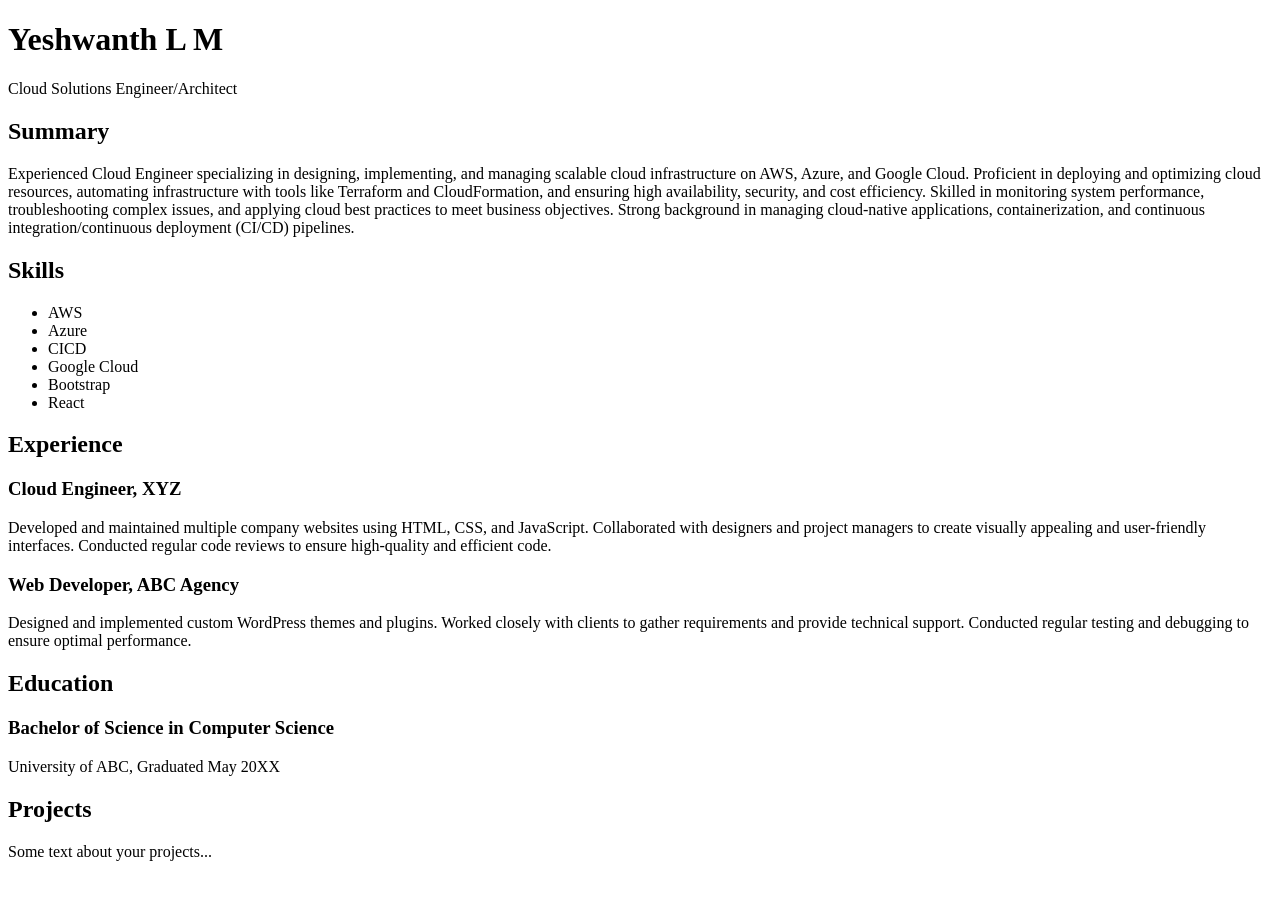
==== module-1-ec2/index.html @ 259b95ae "Add index.html for resume webpage" ====
<!DOCTYPE html>
<html>
<head>
	<title>Resume</title>
	<link rel="stylesheet" type="text/css" href="style.css">
</head>
<body>
	<div class="container">
		<header>
			<h1>Yeshwanth L M</h1>
			<p>Cloud Solutions Engineer/Architect</p>
		</header>
		<section>
			<h2>Summary</h2>
			<p>Experienced Cloud Engineer specializing in designing, implementing, and managing scalable cloud infrastructure on AWS, Azure, and Google Cloud. Proficient in deploying and optimizing cloud resources, automating infrastructure with tools like Terraform and CloudFormation, and ensuring high availability, security, and cost efficiency. Skilled in monitoring system performance, troubleshooting complex issues, and applying cloud best practices to meet business objectives. Strong background in managing cloud-native applications, containerization, and continuous integration/continuous deployment (CI/CD) pipelines.</p>
		</section>
		<section>
			<h2>Skills</h2>
			<ul>
				<li>AWS</li>
				<li>Azure</li>
				<li>CICD</li>
				<li>Google Cloud</li>
				<li>Bootstrap</li>
				<li>React</li>
			</ul>
		</section>
		<section>
			<h2>Experience</h2>
			<h3>Cloud Engineer, XYZ</h3>
			<p>Developed and maintained multiple company websites using HTML, CSS, and JavaScript. Collaborated with designers and project managers to create visually appealing and user-friendly interfaces. Conducted regular code reviews to ensure high-quality and efficient code.</p>
			<h3>Web Developer, ABC Agency</h3>
			<p>Designed and implemented custom WordPress themes and plugins. Worked closely with clients to gather requirements and provide technical support. Conducted regular testing and debugging to ensure optimal performance.</p>
		</section>
		<section>
			<h2>Education</h2>
			<h3>Bachelor of Science in Computer Science</h3>
			<p>University of ABC, Graduated May 20XX</p>
		</section>
		<section id="projects">
			<h2>Projects</h2>
			<p>Some text about your projects...</p>
		</section>
	</div>
</body>
</html>
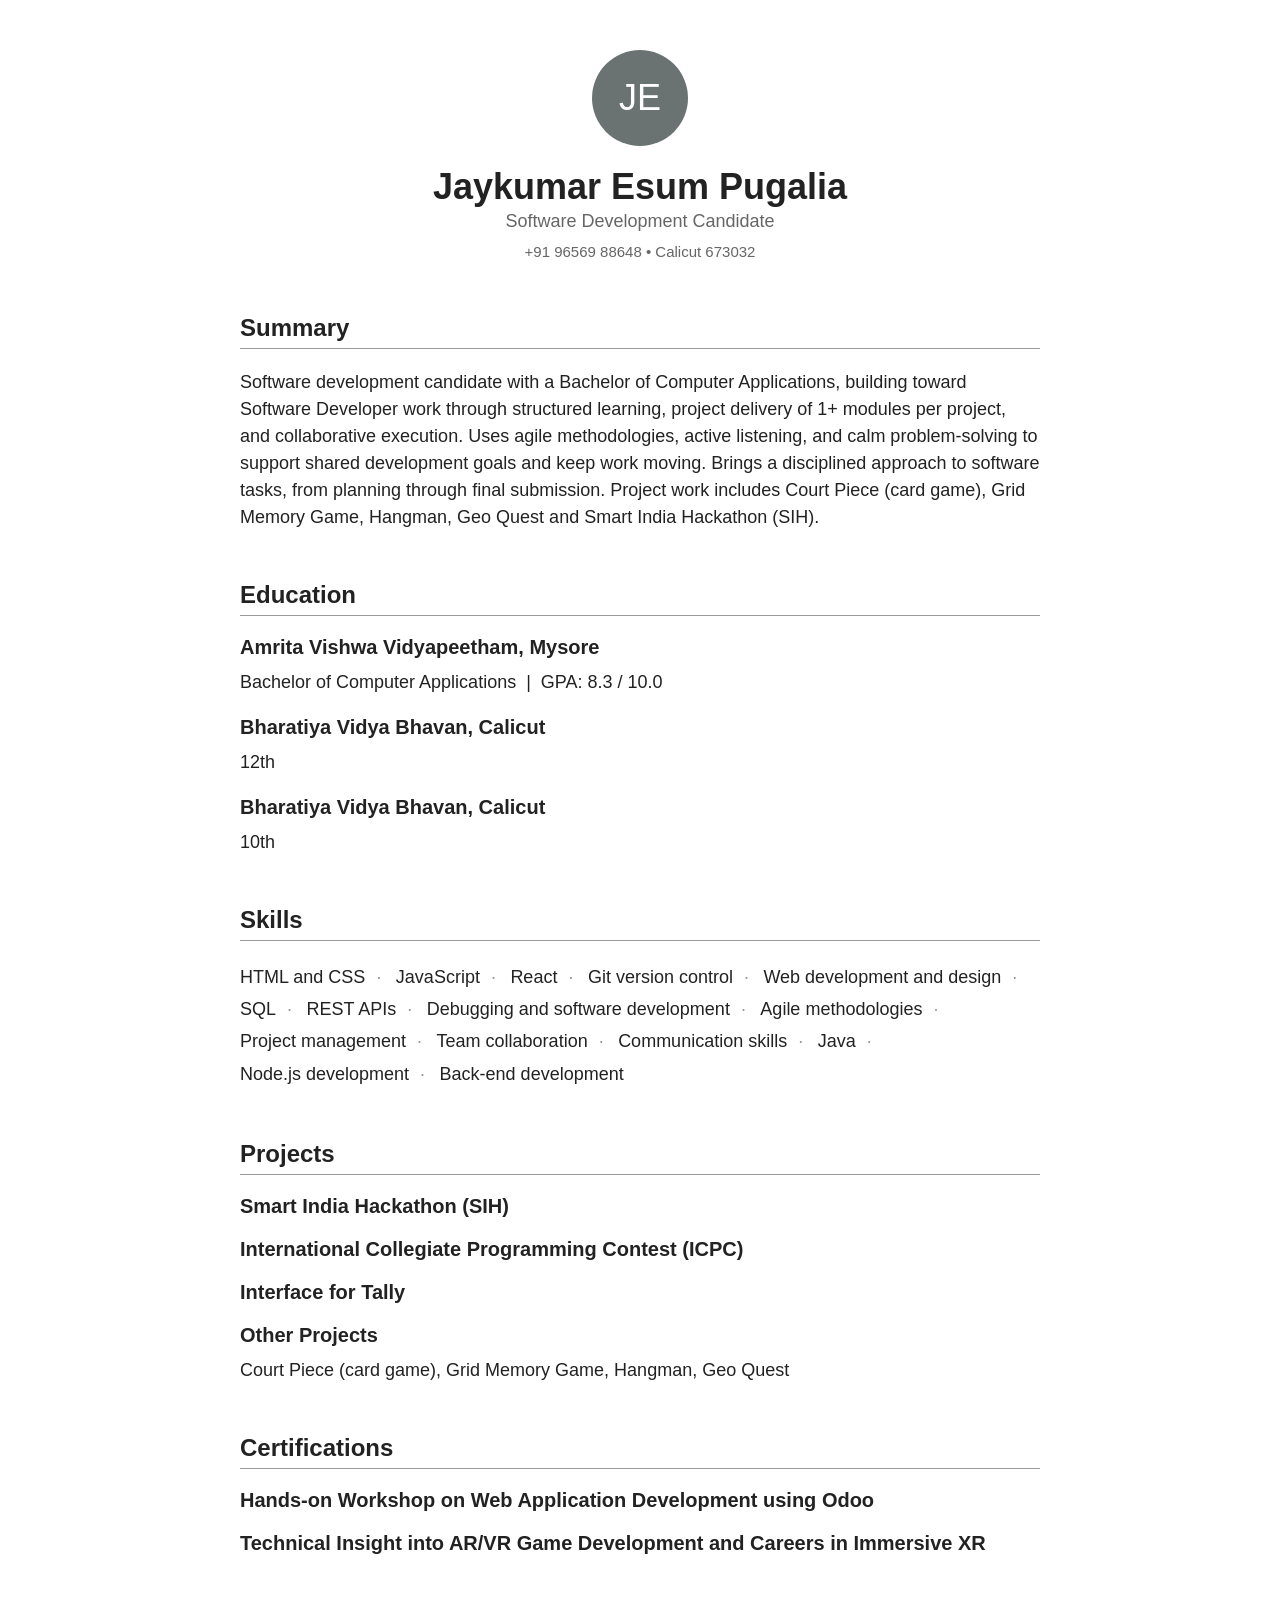
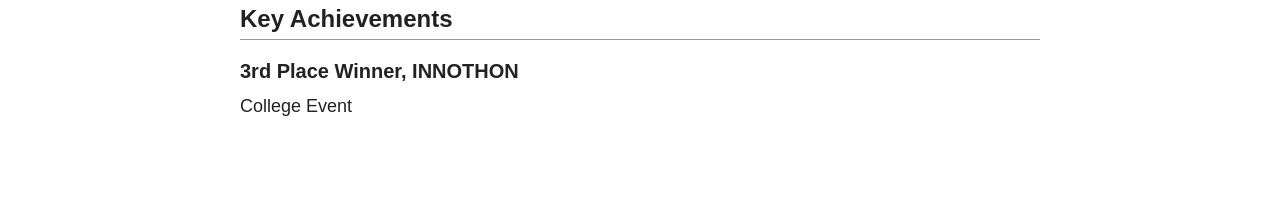
==== commit 972187bb: "Revise resume content and structure in index.html Updated personal information, education, skills, a" ====
--- a/module-1-ec2/index.html
+++ b/module-1-ec2/index.html
@@ -1,45 +1,69 @@
 <!DOCTYPE html>
-<html>
+<html lang="en">
 <head>
-	<title>Resume</title>
+	<meta charset="UTF-8">
+	<meta name="viewport" content="width=device-width, initial-scale=1.0">
+	<title>Jaykumar Esum Pugalia | Resume</title>
 	<link rel="stylesheet" type="text/css" href="style.css">
 </head>
 <body>
 	<div class="container">
 		<header>
-			<h1>Yeshwanth L M</h1>
-			<p>Cloud Solutions Engineer/Architect</p>
+			<div class="avatar">JE</div>
+			<h1>Jaykumar Esum Pugalia</h1>
+			<p>Software Development Candidate</p>
+			<p class="contact"><a href="tel:+919656988648">+91 96569 88648</a> &bull; Calicut 673032</p>
 		</header>
 		<section>
 			<h2>Summary</h2>
-			<p>Experienced Cloud Engineer specializing in designing, implementing, and managing scalable cloud infrastructure on AWS, Azure, and Google Cloud. Proficient in deploying and optimizing cloud resources, automating infrastructure with tools like Terraform and CloudFormation, and ensuring high availability, security, and cost efficiency. Skilled in monitoring system performance, troubleshooting complex issues, and applying cloud best practices to meet business objectives. Strong background in managing cloud-native applications, containerization, and continuous integration/continuous deployment (CI/CD) pipelines.</p>
+			<p>Software development candidate with a Bachelor of Computer Applications, building toward Software Developer work through structured learning, project delivery of 1+ modules per project, and collaborative execution. Uses agile methodologies, active listening, and calm problem-solving to support shared development goals and keep work moving. Brings a disciplined approach to software tasks, from planning through final submission. Project work includes Court Piece (card game), Grid Memory Game, Hangman, Geo Quest and Smart India Hackathon (SIH).</p>
+		</section>
+		<section>
+			<h2>Education</h2>
+			<h3>Amrita Vishwa Vidyapeetham, Mysore</h3>
+			<p>Bachelor of Computer Applications &nbsp;|&nbsp; GPA: 8.3 / 10.0</p>
+			<h3>Bharatiya Vidya Bhavan, Calicut</h3>
+			<p>12th</p>
+			<h3>Bharatiya Vidya Bhavan, Calicut</h3>
+			<p>10th</p>
 		</section>
 		<section>
 			<h2>Skills</h2>
 			<ul>
-				<li>AWS</li>
-				<li>Azure</li>
-				<li>CICD</li>
-				<li>Google Cloud</li>
-				<li>Bootstrap</li>
+				<li>HTML and CSS</li>
+				<li>JavaScript</li>
 				<li>React</li>
+				<li>Git version control</li>
+				<li>Web development and design</li>
+				<li>SQL</li>
+				<li>REST APIs</li>
+				<li>Debugging and software development</li>
+				<li>Agile methodologies</li>
+				<li>Project management</li>
+				<li>Team collaboration</li>
+				<li>Communication skills</li>
+				<li>Java</li>
+				<li>Node.js development</li>
+				<li>Back-end development</li>
 			</ul>
-		</section>
-		<section>
-			<h2>Experience</h2>
-			<h3>Cloud Engineer, XYZ</h3>
-			<p>Developed and maintained multiple company websites using HTML, CSS, and JavaScript. Collaborated with designers and project managers to create visually appealing and user-friendly interfaces. Conducted regular code reviews to ensure high-quality and efficient code.</p>
-			<h3>Web Developer, ABC Agency</h3>
-			<p>Designed and implemented custom WordPress themes and plugins. Worked closely with clients to gather requirements and provide technical support. Conducted regular testing and debugging to ensure optimal performance.</p>
-		</section>
-		<section>
-			<h2>Education</h2>
-			<h3>Bachelor of Science in Computer Science</h3>
-			<p>University of ABC, Graduated May 20XX</p>
 		</section>
 		<section id="projects">
 			<h2>Projects</h2>
-			<p>Some text about your projects...</p>
+			<h3>Smart India Hackathon (SIH)</h3>
+			<h3>International Collegiate Programming Contest (ICPC)</h3>
+			<h3>Interface for Tally</h3>
+			<h3>Other Projects</h3>
+			<p>Court Piece (card game), Grid Memory Game, Hangman, Geo Quest</p>
+		</section>
+		<section>
+			<h2>Certifications</h2>
+			<h3>Hands-on Workshop on Web Application Development using Odoo</h3>
+			<h3>Technical Insight into AR/VR Game Development and Careers in Immersive XR</h3>
+		</section>
+		<section>
+			<h2>Key Achievements</h2>
+			<h3>3rd Place Winner, INNOTHON</h3>
+			<p>College Event</p>
 		</section>
 	</div>
 </body>
--- a/module-1-ec2/style.css
+++ b/module-1-ec2/style.css
@@ -0,0 +1,124 @@
+body {
+	font-family: Arial, sans-serif;
+	margin: 0;
+	padding: 0;
+}
+
+.container {
+	max-width: 800px;
+	margin: 0 auto;
+	padding: 50px;
+}
+
+header {
+	text-align: center;
+	margin-bottom: 50px;
+}
+
+h1 {
+	font-size: 36px;
+	margin: 0;
+}
+
+p {
+	font-size: 18px;
+	margin: 0;
+}
+
+section {
+	margin-bottom: 50px;
+}
+
+h2 {
+	font-size: 24px;
+	margin-bottom: 20px;
+}
+
+ul {
+	margin: 0;
+	padding: 0;
+	list-style: none;
+}
+
+li {
+	display: inline-block;
+	margin-right: 10px;
+	font-size: 18px;
+}
+
+h3 {
+	font-size: 20px;
+	margin-top: 20px;
+	margin-bottom: 10px;
+}
+
+p {
+	font-size: 18px;
+	line-height: 1.5;
+}
+
+/* ---- Additions for Jaykumar's details ---- */
+body {
+	background: #ffffff;
+	color: #222222;
+}
+
+.avatar {
+	width: 96px;
+	height: 96px;
+	margin: 0 auto 20px;
+	border-radius: 50%;
+	background: #6b7372;
+	color: #ffffff;
+	font-size: 36px;
+	line-height: 96px;
+	text-align: center;
+}
+
+header p {
+	color: #666666;
+}
+
+.contact {
+	font-size: 15px;
+	margin-top: 6px;
+}
+
+.contact a {
+	color: inherit;
+	text-decoration: none;
+}
+
+h2 {
+	border-bottom: 1px solid #999999;
+	padding-bottom: 6px;
+}
+
+li {
+	line-height: 1.8;
+}
+
+li:not(:last-child)::after {
+	content: " \00B7";
+	margin-left: 6px;
+	color: #999999;
+}
+
+@media (max-width: 600px) {
+	.container {
+		padding: 32px 16px;
+	}
+
+	h1 {
+		font-size: 28px;
+	}
+
+	p,
+	li {
+		font-size: 16px;
+	}
+
+	h3 {
+		font-size: 18px;
+	}
+}
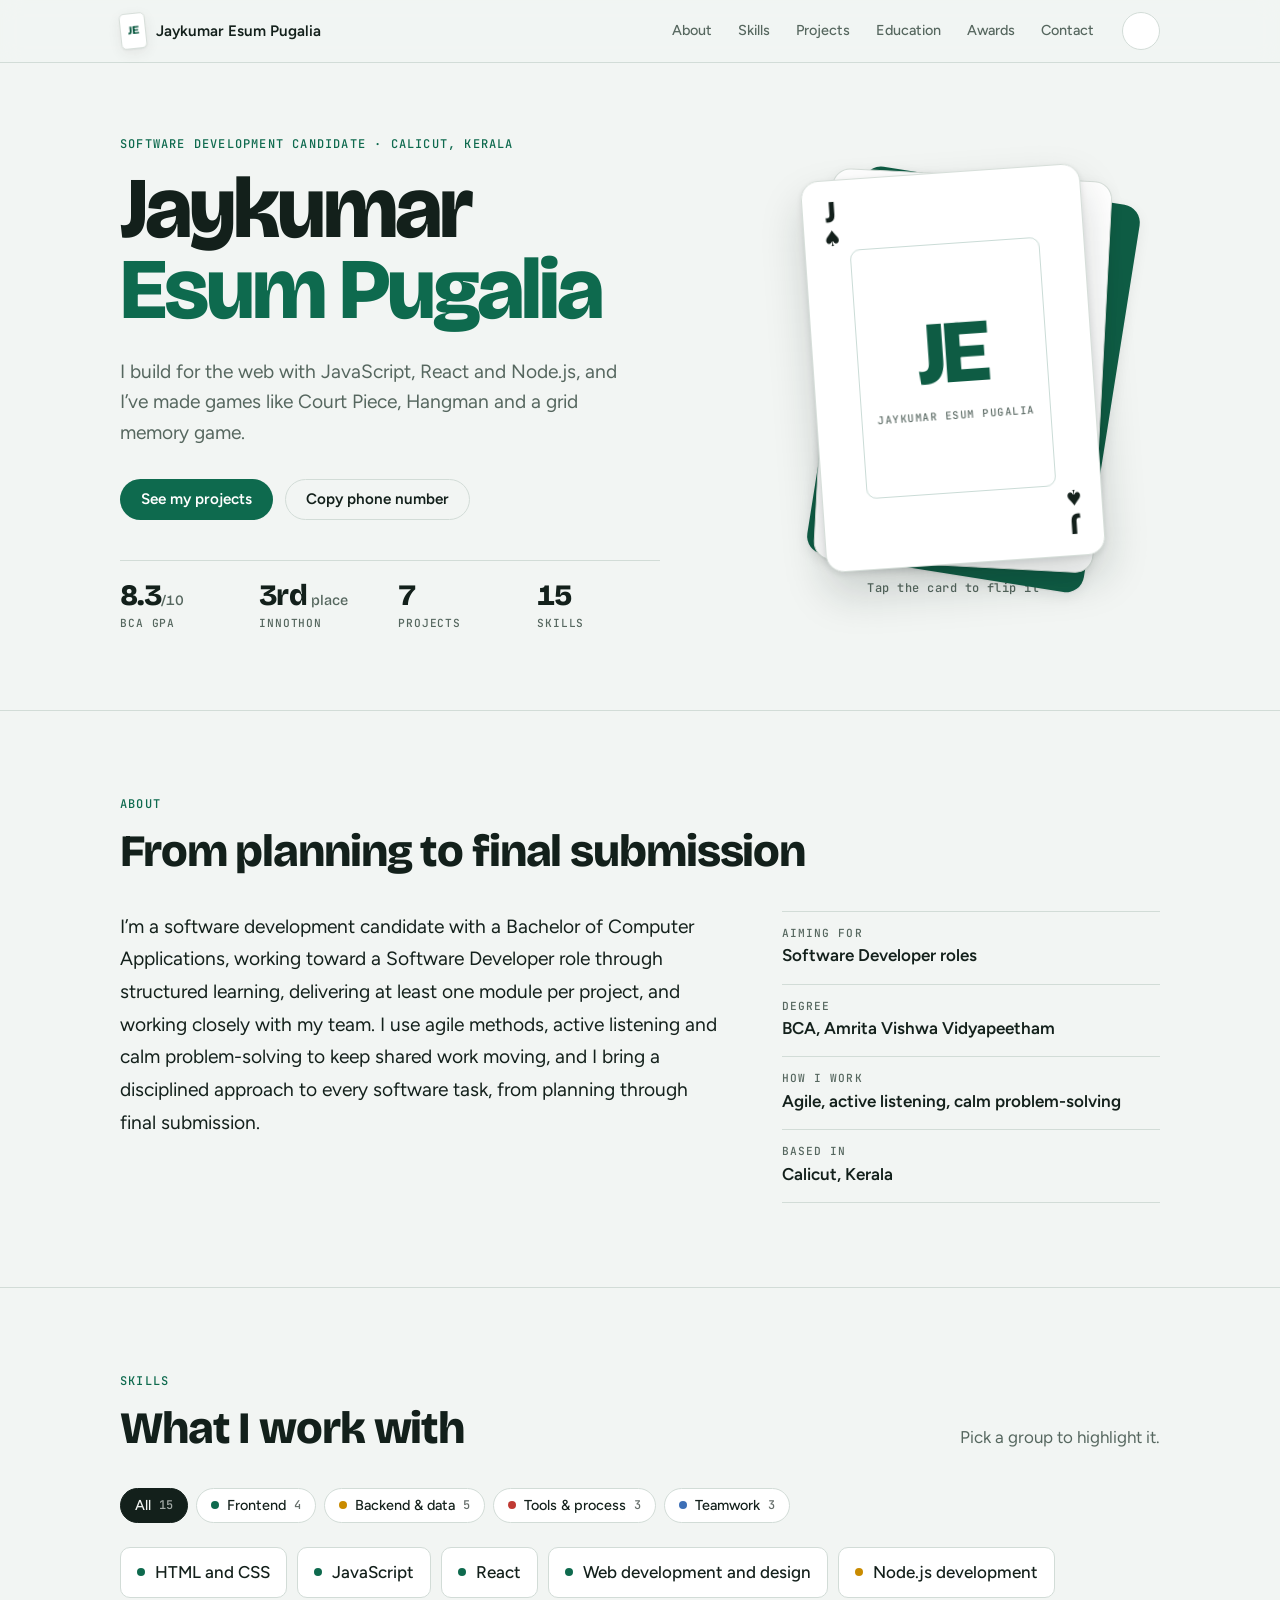
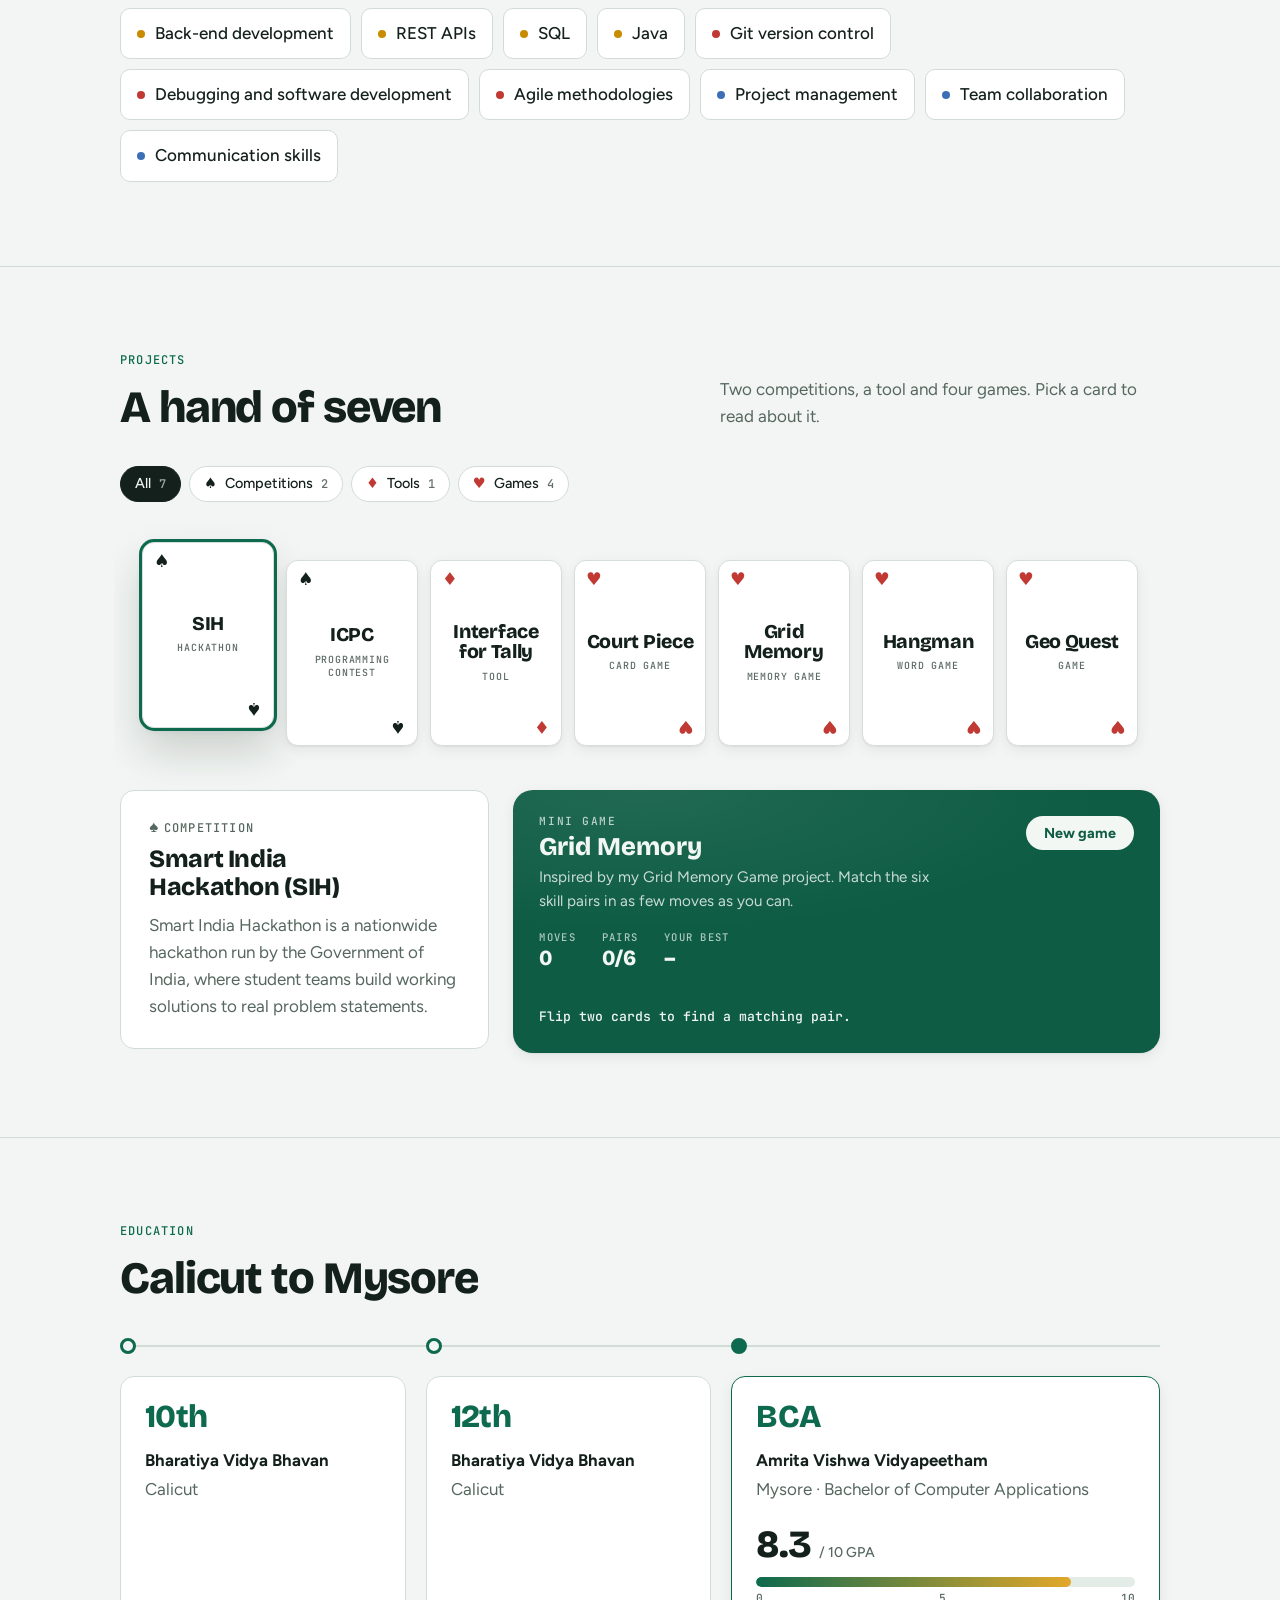
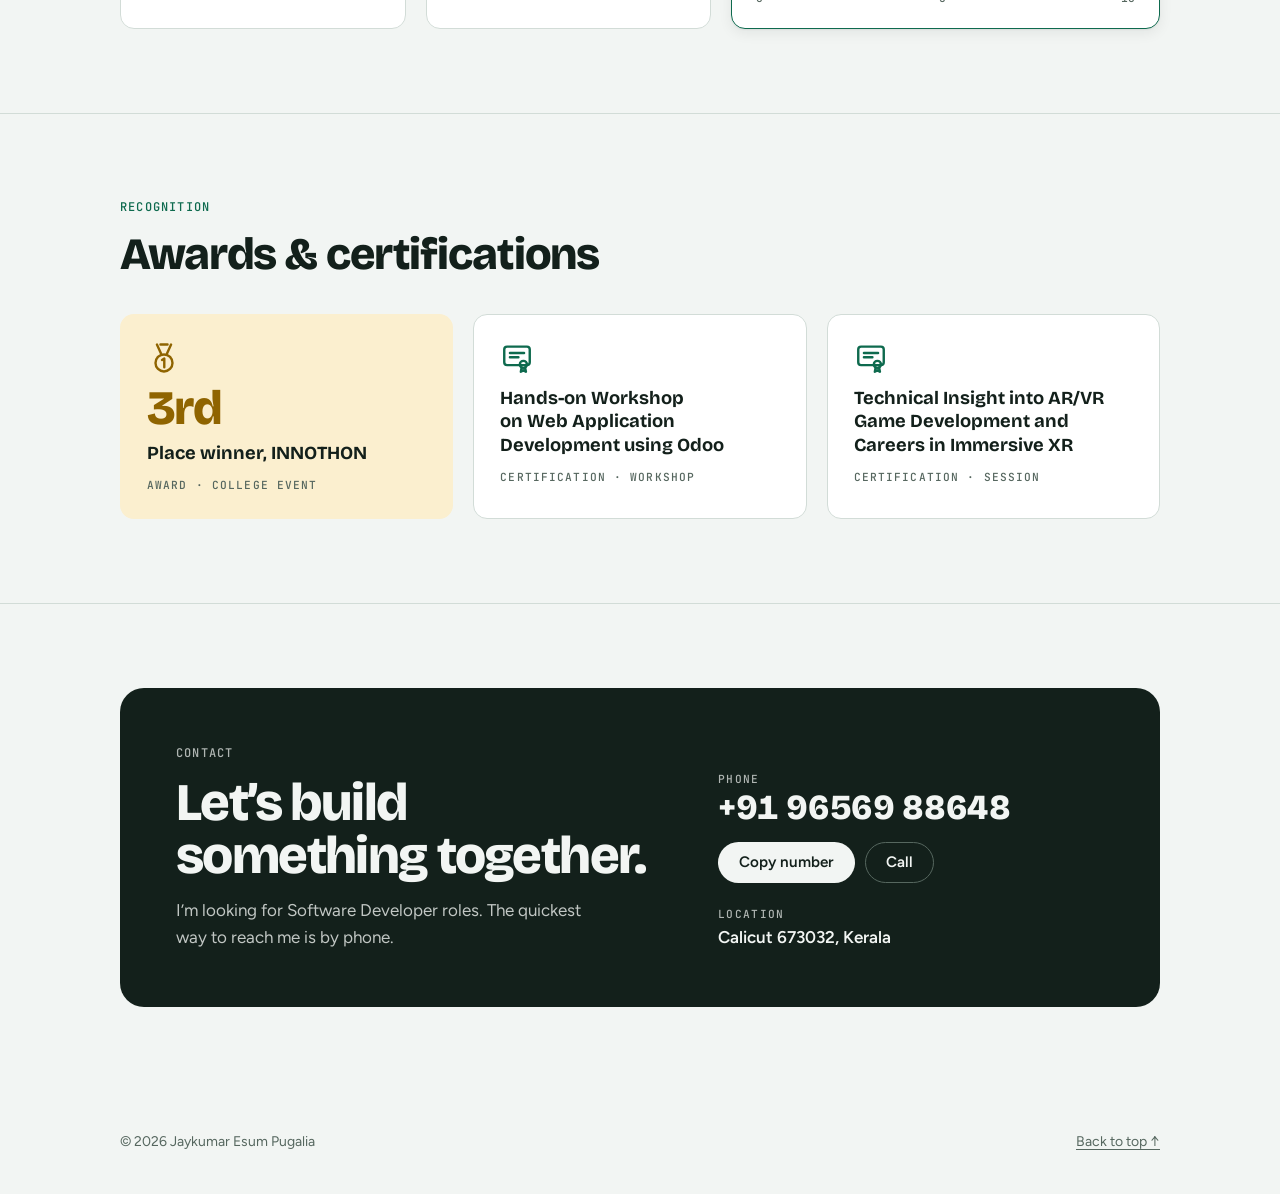
==== commit c203b9e5: "Enhance index.html with metadata and structure updates Updated the HTML structure and metadata for t" ====
--- a/module-1-ec2/index.html
+++ b/module-1-ec2/index.html
@@ -2,69 +2,331 @@
 <html lang="en">
 <head>
 	<meta charset="UTF-8">
-	<meta name="viewport" content="width=device-width, initial-scale=1.0">
-	<title>Jaykumar Esum Pugalia | Resume</title>
-	<link rel="stylesheet" type="text/css" href="style.css">
+	<meta name="viewport" content="width=device-width, initial-scale=1, viewport-fit=cover">
+	<title>Jaykumar Esum Pugalia</title>
+	<meta name="description" content="Resume of Jaykumar Esum Pugalia, software development candidate with a Bachelor of Computer Applications from Amrita Vishwa Vidyapeetham.">
+	<link rel="preconnect" href="https://fonts.googleapis.com">
+	<link rel="preconnect" href="https://fonts.gstatic.com" crossorigin>
+	<link rel="stylesheet" href="https://fonts.googleapis.com/css2?family=Bricolage+Grotesque:opsz,wght@12..96,400..800&family=Figtree:wght@400;500;600;700&family=JetBrains+Mono:wght@400;500;600&display=swap">
+	<script id="theme-init">try{var t=localStorage.getItem('jep-theme');if(t==='dark'||t==='light')document.documentElement.setAttribute('data-theme',t)}catch(e){}</script>
+	<link rel="stylesheet" href="style.css">
 </head>
 <body>
-	<div class="container">
-		<header>
-			<div class="avatar">JE</div>
-			<h1>Jaykumar Esum Pugalia</h1>
-			<p>Software Development Candidate</p>
-			<p class="contact"><a href="tel:+919656988648">+91 96569 88648</a> &bull; Calicut 673032</p>
-		</header>
-		<section>
-			<h2>Summary</h2>
-			<p>Software development candidate with a Bachelor of Computer Applications, building toward Software Developer work through structured learning, project delivery of 1+ modules per project, and collaborative execution. Uses agile methodologies, active listening, and calm problem-solving to support shared development goals and keep work moving. Brings a disciplined approach to software tasks, from planning through final submission. Project work includes Court Piece (card game), Grid Memory Game, Hangman, Geo Quest and Smart India Hackathon (SIH).</p>
-		</section>
-		<section>
-			<h2>Education</h2>
-			<h3>Amrita Vishwa Vidyapeetham, Mysore</h3>
-			<p>Bachelor of Computer Applications &nbsp;|&nbsp; GPA: 8.3 / 10.0</p>
-			<h3>Bharatiya Vidya Bhavan, Calicut</h3>
-			<p>12th</p>
-			<h3>Bharatiya Vidya Bhavan, Calicut</h3>
-			<p>10th</p>
-		</section>
-		<section>
-			<h2>Skills</h2>
-			<ul>
-				<li>HTML and CSS</li>
-				<li>JavaScript</li>
-				<li>React</li>
-				<li>Git version control</li>
-				<li>Web development and design</li>
-				<li>SQL</li>
-				<li>REST APIs</li>
-				<li>Debugging and software development</li>
-				<li>Agile methodologies</li>
-				<li>Project management</li>
-				<li>Team collaboration</li>
-				<li>Communication skills</li>
-				<li>Java</li>
-				<li>Node.js development</li>
-				<li>Back-end development</li>
+<!--BODY-->
+<a class="skip" href="#main">Skip to content</a>
+
+<header class="nav" id="top">
+	<div class="wrap nav-inner">
+		<a class="brand" href="#main" aria-label="Back to top">
+			<span class="brand-card" aria-hidden="true">JE</span>
+			<span class="brand-name">Jaykumar Esum Pugalia</span>
+		</a>
+		<nav class="nav-links" id="nav-links" aria-label="Sections">
+			<a href="#about">About</a>
+			<a href="#skills">Skills</a>
+			<a href="#projects">Projects</a>
+			<a href="#education">Education</a>
+			<a href="#awards">Awards</a>
+			<a href="#contact">Contact</a>
+		</nav>
+		<button class="theme-btn" id="theme-btn" type="button" aria-label="Switch color theme"></button>
+	</div>
+</header>
+
+<main id="main">
+
+	<!-- Hero -->
+	<section class="hero wrap" aria-labelledby="hero-name">
+		<div class="hero-text">
+			<p class="eyebrow">Software development candidate &middot; Calicut, Kerala</p>
+			<h1 id="hero-name"><span>Jaykumar</span> <span class="h1-soft">Esum Pugalia</span></h1>
+			<p class="lead">I build for the web with JavaScript, React and Node.js, and I&rsquo;ve made games like Court Piece, Hangman and a grid memory game.</p>
+			<div class="hero-actions">
+				<a class="btn btn-primary" href="#projects">See my projects</a>
+				<button class="btn btn-ghost" type="button" data-copy="+919656988648">Copy phone number</button>
+			</div>
+			<dl class="facts">
+				<div><dt>BCA GPA</dt><dd>8.3<small>/10</small></dd></div>
+				<div><dt>INNOTHON</dt><dd>3rd<small> place</small></dd></div>
+				<div><dt>Projects</dt><dd>7</dd></div>
+				<div><dt>Skills</dt><dd>15</dd></div>
+			</dl>
+		</div>
+
+		<div class="hero-card-wrap" id="card-wrap">
+			<div class="card-stack">
+				<button class="pcard" id="pcard" type="button" aria-pressed="false" aria-label="Profile card. Flip it to see quick stats.">
+					<span class="pcard-inner">
+						<span class="pcard-face pcard-front">
+							<span class="idx idx-tl" aria-hidden="true"><b>J</b><i>&spades;</i></span>
+							<span class="pcard-mono">JE</span>
+							<span class="pcard-sub">Jaykumar Esum Pugalia</span>
+							<span class="idx idx-br" aria-hidden="true"><b>J</b><i>&spades;</i></span>
+						</span>
+						<span class="pcard-face pcard-back">
+							<span class="back-title">Quick stats</span>
+							<span class="stat"><small>Degree</small>BCA</span>
+							<span class="stat"><small>GPA</small>8.3 / 10</span>
+							<span class="stat"><small>Best finish</small>3rd, INNOTHON</span>
+							<span class="stat"><small>Home</small>Calicut</span>
+						</span>
+					</span>
+				</button>
+			</div>
+			<p class="hint">Tap the card to flip it</p>
+		</div>
+	</section>
+
+	<!-- About -->
+	<section class="section" id="about" aria-labelledby="about-h">
+		<div class="wrap">
+			<div class="section-head">
+				<div>
+					<p class="eyebrow">About</p>
+					<h2 id="about-h">From planning to final submission</h2>
+				</div>
+			</div>
+			<div class="about-grid">
+				<p class="prose">I&rsquo;m a software development candidate with a Bachelor of Computer Applications, working toward a Software Developer role through structured learning, delivering at least one module per project, and working closely with my team. I use agile methods, active listening and calm problem-solving to keep shared work moving, and I bring a disciplined approach to every software task, from planning through final submission.</p>
+				<dl class="info">
+					<div><dt>Aiming for</dt><dd>Software Developer roles</dd></div>
+					<div><dt>Degree</dt><dd>BCA, Amrita Vishwa Vidyapeetham</dd></div>
+					<div><dt>How I work</dt><dd>Agile, active listening, calm problem-solving</dd></div>
+					<div><dt>Based in</dt><dd>Calicut, Kerala</dd></div>
+				</dl>
+			</div>
+		</div>
+	</section>
+
+	<!-- Skills -->
+	<section class="section" id="skills" aria-labelledby="skills-h">
+		<div class="wrap">
+			<div class="section-head">
+				<div>
+					<p class="eyebrow">Skills</p>
+					<h2 id="skills-h">What I work with</h2>
+				</div>
+				<p class="section-note">Pick a group to highlight it.</p>
+			</div>
+			<div class="filters" role="group" aria-label="Filter skills">
+				<button class="filter" type="button" data-skill-filter="all" aria-pressed="true">All <span class="count">15</span></button>
+				<button class="filter" type="button" data-skill-filter="front" aria-pressed="false"><span class="dot dot-front"></span>Frontend <span class="count">4</span></button>
+				<button class="filter" type="button" data-skill-filter="back" aria-pressed="false"><span class="dot dot-back"></span>Backend &amp; data <span class="count">5</span></button>
+				<button class="filter" type="button" data-skill-filter="tools" aria-pressed="false"><span class="dot dot-tools"></span>Tools &amp; process <span class="count">3</span></button>
+				<button class="filter" type="button" data-skill-filter="team" aria-pressed="false"><span class="dot dot-team"></span>Teamwork <span class="count">3</span></button>
+			</div>
+			<ul class="chips" id="chips">
+				<li class="chip" data-cat="front"><span class="dot dot-front"></span>HTML and CSS</li>
+				<li class="chip" data-cat="front"><span class="dot dot-front"></span>JavaScript</li>
+				<li class="chip" data-cat="front"><span class="dot dot-front"></span>React</li>
+				<li class="chip" data-cat="front"><span class="dot dot-front"></span>Web development and design</li>
+				<li class="chip" data-cat="back"><span class="dot dot-back"></span>Node.js development</li>
+				<li class="chip" data-cat="back"><span class="dot dot-back"></span>Back-end development</li>
+				<li class="chip" data-cat="back"><span class="dot dot-back"></span>REST APIs</li>
+				<li class="chip" data-cat="back"><span class="dot dot-back"></span>SQL</li>
+				<li class="chip" data-cat="back"><span class="dot dot-back"></span>Java</li>
+				<li class="chip" data-cat="tools"><span class="dot dot-tools"></span>Git version control</li>
+				<li class="chip" data-cat="tools"><span class="dot dot-tools"></span>Debugging and software development</li>
+				<li class="chip" data-cat="tools"><span class="dot dot-tools"></span>Agile methodologies</li>
+				<li class="chip" data-cat="team"><span class="dot dot-team"></span>Project management</li>
+				<li class="chip" data-cat="team"><span class="dot dot-team"></span>Team collaboration</li>
+				<li class="chip" data-cat="team"><span class="dot dot-team"></span>Communication skills</li>
 			</ul>
-		</section>
-		<section id="projects">
-			<h2>Projects</h2>
-			<h3>Smart India Hackathon (SIH)</h3>
-			<h3>International Collegiate Programming Contest (ICPC)</h3>
-			<h3>Interface for Tally</h3>
-			<h3>Other Projects</h3>
-			<p>Court Piece (card game), Grid Memory Game, Hangman, Geo Quest</p>
-		</section>
-		<section>
-			<h2>Certifications</h2>
-			<h3>Hands-on Workshop on Web Application Development using Odoo</h3>
-			<h3>Technical Insight into AR/VR Game Development and Careers in Immersive XR</h3>
-		</section>
-		<section>
-			<h2>Key Achievements</h2>
-			<h3>3rd Place Winner, INNOTHON</h3>
-			<p>College Event</p>
-		</section>
-	</div>
+		</div>
+	</section>
+
+	<!-- Projects -->
+	<section class="section" id="projects" aria-labelledby="projects-h">
+		<div class="wrap">
+			<div class="section-head">
+				<div>
+					<p class="eyebrow">Projects</p>
+					<h2 id="projects-h">A hand of seven</h2>
+				</div>
+				<p class="section-note">Two competitions, a tool and four games. Pick a card to read about it.</p>
+			</div>
+			<div class="filters" role="group" aria-label="Filter projects">
+				<button class="filter" type="button" data-proj-filter="all" aria-pressed="true">All <span class="count">7</span></button>
+				<button class="filter" type="button" data-proj-filter="comp" aria-pressed="false"><span aria-hidden="true">&spades;</span>Competitions <span class="count">2</span></button>
+				<button class="filter" type="button" data-proj-filter="build" aria-pressed="false"><span class="suit-red" aria-hidden="true">&diams;</span>Tools <span class="count">1</span></button>
+				<button class="filter" type="button" data-proj-filter="game" aria-pressed="false"><span class="suit-red" aria-hidden="true">&hearts;</span>Games <span class="count">4</span></button>
+			</div>
+
+			<div class="hand-scroll">
+				<ul class="hand" id="hand">
+					<li><button class="proj-card" type="button" aria-pressed="true" data-cat="comp" data-suit="&spades;" data-label="Competition" data-title="Smart India Hackathon (SIH)" data-note="Smart India Hackathon is a nationwide hackathon run by the Government of India, where student teams build working solutions to real problem statements.">
+						<span class="pc-idx pc-tl" aria-hidden="true">&spades;</span>
+						<span class="pc-name">SIH</span>
+						<span class="pc-cat">Hackathon</span>
+						<span class="pc-idx pc-br" aria-hidden="true">&spades;</span>
+					</button></li>
+					<li><button class="proj-card" type="button" aria-pressed="false" data-cat="comp" data-suit="&spades;" data-label="Competition" data-title="International Collegiate Programming Contest (ICPC)" data-note="ICPC is a team-based algorithmic programming contest for university students, solved against the clock.">
+						<span class="pc-idx pc-tl" aria-hidden="true">&spades;</span>
+						<span class="pc-name">ICPC</span>
+						<span class="pc-cat">Programming contest</span>
+						<span class="pc-idx pc-br" aria-hidden="true">&spades;</span>
+					</button></li>
+					<li><button class="proj-card" type="button" aria-pressed="false" data-cat="build" data-suit="&diams;" data-label="Tool" data-title="Interface for Tally" data-note="An interface built for Tally, the accounting software used by many businesses across India.">
+						<span class="pc-idx pc-tl suit-red" aria-hidden="true">&diams;</span>
+						<span class="pc-name">Interface for Tally</span>
+						<span class="pc-cat">Tool</span>
+						<span class="pc-idx pc-br suit-red" aria-hidden="true">&diams;</span>
+					</button></li>
+					<li><button class="proj-card" type="button" aria-pressed="false" data-cat="game" data-suit="&hearts;" data-label="Game" data-title="Court Piece" data-note="A digital version of Court Piece, the trick-taking card game played with a 52-card deck and a trump suit.">
+						<span class="pc-idx pc-tl suit-red" aria-hidden="true">&hearts;</span>
+						<span class="pc-name">Court Piece</span>
+						<span class="pc-cat">Card game</span>
+						<span class="pc-idx pc-br suit-red" aria-hidden="true">&hearts;</span>
+					</button></li>
+					<li><button class="proj-card" type="button" aria-pressed="false" data-cat="game" data-suit="&hearts;" data-label="Game" data-title="Grid Memory Game" data-note="A memory game where you flip tiles on a grid to find matching pairs. There is a mini version on this page to try." data-play="true">
+						<span class="pc-idx pc-tl suit-red" aria-hidden="true">&hearts;</span>
+						<span class="pc-name">Grid Memory</span>
+						<span class="pc-cat">Memory game</span>
+						<span class="pc-idx pc-br suit-red" aria-hidden="true">&hearts;</span>
+					</button></li>
+					<li><button class="proj-card" type="button" aria-pressed="false" data-cat="game" data-suit="&hearts;" data-label="Game" data-title="Hangman" data-note="The classic word-guessing game: find the hidden word one letter at a time before the drawing is complete.">
+						<span class="pc-idx pc-tl suit-red" aria-hidden="true">&hearts;</span>
+						<span class="pc-name">Hangman</span>
+						<span class="pc-cat">Word game</span>
+						<span class="pc-idx pc-br suit-red" aria-hidden="true">&hearts;</span>
+					</button></li>
+					<li><button class="proj-card" type="button" aria-pressed="false" data-cat="game" data-suit="&hearts;" data-label="Game" data-title="Geo Quest" data-note="More details on this project coming soon.">
+						<span class="pc-idx pc-tl suit-red" aria-hidden="true">&hearts;</span>
+						<span class="pc-name">Geo Quest</span>
+						<span class="pc-cat">Game</span>
+						<span class="pc-idx pc-br suit-red" aria-hidden="true">&hearts;</span>
+					</button></li>
+				</ul>
+			</div>
+
+			<div class="proj-lower">
+				<article class="proj-detail" id="proj-detail" aria-live="polite">
+					<p class="pd-cat"><span class="pd-suit" id="pd-suit" aria-hidden="true">&spades;</span><span id="pd-label">Competition</span></p>
+					<h3 id="pd-title">Smart India Hackathon (SIH)</h3>
+					<p id="pd-note">Smart India Hackathon is a nationwide hackathon run by the Government of India, where student teams build working solutions to real problem statements.</p>
+					<a class="pd-play" id="pd-play" href="#memory" hidden>Play the mini version &rarr;</a>
+				</article>
+
+				<div class="memory" id="memory" role="region" aria-labelledby="memory-h">
+					<div class="mem-head">
+						<div>
+							<p class="mem-eyebrow">Mini game</p>
+							<h3 id="memory-h">Grid Memory</h3>
+							<p class="mem-sub">Inspired by my Grid Memory Game project. Match the six skill pairs in as few moves as you can.</p>
+						</div>
+						<button class="mem-btn" id="mem-new" type="button">New game</button>
+					</div>
+					<div class="mem-stats">
+						<div><span>Moves</span><b id="mem-moves">0</b></div>
+						<div><span>Pairs</span><b id="mem-pairs">0/6</b></div>
+						<div><span>Your best</span><b id="mem-best">&ndash;</b></div>
+					</div>
+					<div class="board" id="board" role="group" aria-label="Memory cards"></div>
+					<p class="mem-msg" id="mem-msg" aria-live="polite">Flip two cards to find a matching pair.</p>
+				</div>
+			</div>
+		</div>
+	</section>
+
+	<!-- Education -->
+	<section class="section" id="education" aria-labelledby="education-h">
+		<div class="wrap">
+			<div class="section-head">
+				<div>
+					<p class="eyebrow">Education</p>
+					<h2 id="education-h">Calicut to Mysore</h2>
+				</div>
+			</div>
+			<ol class="timeline">
+				<li class="step">
+					<div class="step-card">
+						<span class="step-label">10th</span>
+						<h3>Bharatiya Vidya Bhavan</h3>
+						<p>Calicut</p>
+					</div>
+				</li>
+				<li class="step">
+					<div class="step-card">
+						<span class="step-label">12th</span>
+						<h3>Bharatiya Vidya Bhavan</h3>
+						<p>Calicut</p>
+					</div>
+				</li>
+				<li class="step step-current">
+					<div class="step-card">
+						<span class="step-label">BCA</span>
+						<h3>Amrita Vishwa Vidyapeetham</h3>
+						<p>Mysore &middot; Bachelor of Computer Applications</p>
+						<div class="meter" role="img" aria-label="GPA 8.3 out of 10">
+							<div class="meter-top"><span class="meter-val">8.3</span><small>/ 10 GPA</small></div>
+							<div class="meter-bar"><div class="meter-fill"></div></div>
+							<div class="meter-scale"><span>0</span><span>5</span><span>10</span></div>
+						</div>
+					</div>
+				</li>
+			</ol>
+		</div>
+	</section>
+
+	<!-- Awards & certifications -->
+	<section class="section" id="awards" aria-labelledby="awards-h">
+		<div class="wrap">
+			<div class="section-head">
+				<div>
+					<p class="eyebrow">Recognition</p>
+					<h2 id="awards-h">Awards &amp; certifications</h2>
+				</div>
+			</div>
+			<div class="awards">
+				<article class="award award-win">
+					<svg viewBox="0 0 24 24" fill="none" stroke="currentColor" stroke-width="1.7" stroke-linecap="round" stroke-linejoin="round" aria-hidden="true"><path d="M7 2.5l3.2 7M17 2.5l-3.2 7M9.5 2.5h5"/><circle cx="12" cy="15.5" r="6"/><path d="M10.6 13.4l1.6-1v6.2"/></svg>
+					<span class="big">3rd</span>
+					<h3>Place winner, INNOTHON</h3>
+					<p class="award-tag">Award &middot; College event</p>
+				</article>
+				<article class="award">
+					<svg viewBox="0 0 24 24" fill="none" stroke="currentColor" stroke-width="1.7" stroke-linecap="round" stroke-linejoin="round" aria-hidden="true"><rect x="3" y="4" width="18" height="13" rx="2"/><path d="M7 8.5h10M7 11.5h6"/><circle cx="16.5" cy="16.5" r="2.5"/><path d="M15.3 18.7l-.6 3 1.8-1 1.8 1-.6-3"/></svg>
+					<h3>Hands-on Workshop on Web Application Development using Odoo</h3>
+					<p class="award-tag">Certification &middot; Workshop</p>
+				</article>
+				<article class="award">
+					<svg viewBox="0 0 24 24" fill="none" stroke="currentColor" stroke-width="1.7" stroke-linecap="round" stroke-linejoin="round" aria-hidden="true"><rect x="3" y="4" width="18" height="13" rx="2"/><path d="M7 8.5h10M7 11.5h6"/><circle cx="16.5" cy="16.5" r="2.5"/><path d="M15.3 18.7l-.6 3 1.8-1 1.8 1-.6-3"/></svg>
+					<h3>Technical Insight into AR/VR Game Development and Careers in Immersive XR</h3>
+					<p class="award-tag">Certification &middot; Session</p>
+				</article>
+			</div>
+		</div>
+	</section>
+
+	<!-- Contact -->
+	<section class="section contact" id="contact" aria-labelledby="contact-h">
+		<div class="wrap">
+			<div class="contact-card">
+				<div>
+					<p class="eyebrow">Contact</p>
+					<h2 id="contact-h">Let&rsquo;s build something together.</h2>
+					<p class="contact-sub">I&rsquo;m looking for Software Developer roles. The quickest way to reach me is by phone.</p>
+				</div>
+				<div>
+					<p class="contact-label">Phone</p>
+					<p class="phone" id="phone-text">+91 96569 88648</p>
+					<div class="contact-actions">
+						<button class="btn btn-inv" type="button" data-copy="+919656988648">Copy number</button>
+						<a class="btn btn-inv-ghost" href="tel:+919656988648">Call</a>
+					</div>
+					<p class="contact-label">Location</p>
+					<p class="contact-loc">Calicut 673032, Kerala</p>
+				</div>
+			</div>
+		</div>
+	</section>
+</main>
+
+<footer class="wrap footer">
+	<span>&copy; 2026 Jaykumar Esum Pugalia</span>
+	<a href="#main">Back to top &uarr;</a>
+</footer>
+<!--/BODY-->
+<script src="script.js"></script>
 </body>
 </html>
--- a/module-1-ec2/style.css
+++ b/module-1-ec2/style.css
@@ -1,124 +1,1056 @@
+/* Layout: one centered column (max 1080px). Sections stack head-above-content.
+   Identity: a card table. Light paper ground, felt-green accent, playing-card faces,
+   marigold for wins. Projects are dealt as a fanned hand; the mini game sits on felt. */
+:root {
+	--bg: #F2F5F3;
+	--surface: #FFFFFF;
+	--surface-2: #E4ECE8;
+	--ink: #13201B;
+	--muted: #56675F;
+	--line: #D2DCD7;
+	--accent: #0E6A4E;
+	--accent-ink: #FFFFFF;
+	--accent-soft: #D5EBE2;
+	--felt: #0E5C44;
+	--felt-2: #177A5A;
+	--felt-ink: #F2F7F4;
+	--gold: #8F6400;
+	--gold-bright: #E2A82A;
+	--gold-soft: #FBEFCF;
+	--suit-red: #C03A33;
+	--card-face: #FFFFFF;
+	--card-ink: #13201B;
+	--card-muted: #5C6B65;
+	--card-line: #D6DED9;
+	--c-front: #0E6A4E;
+	--c-back: #C98B00;
+	--c-tools: #C03A33;
+	--c-team: #3D6FB6;
+	--shadow-sm: 0 1px 2px rgb(19 32 27 / .06), 0 4px 14px rgb(19 32 27 / .07);
+	--shadow-lg: 0 2px 6px rgb(19 32 27 / .10), 0 22px 44px rgb(19 32 27 / .18);
+
+	--display: "Bricolage Grotesque", "Segoe UI", system-ui, sans-serif;
+	--body: "Figtree", system-ui, -apple-system, "Segoe UI", Roboto, sans-serif;
+	--mono: "JetBrains Mono", ui-monospace, SFMono-Regular, Menlo, Consolas, monospace;
+	--radius: 14px;
+}
+
+@media (prefers-color-scheme: dark) {
+	:root:not([data-theme="light"]) {
+		--bg: #0C1512;
+		--surface: #13201B;
+		--surface-2: #1C2C26;
+		--ink: #E5EEEA;
+		--muted: #9BAEA6;
+		--line: #26372F;
+		--accent: #45C597;
+		--accent-ink: #04130D;
+		--accent-soft: #173A2E;
+		--felt: #12573F;
+		--felt-2: #1B7556;
+		--felt-ink: #F2F7F4;
+		--gold: #F0C04E;
+		--gold-bright: #F0C04E;
+		--gold-soft: #2E2610;
+		--suit-red: #C03A33;
+		--card-face: #F1F4F1;
+		--card-ink: #13201B;
+		--card-muted: #5C6B65;
+		--card-line: #C9D3CE;
+		--c-front: #45C597;
+		--c-back: #F0C04E;
+		--c-tools: #EE7A71;
+		--c-team: #86AEEB;
+		--shadow-sm: 0 1px 2px rgb(0 0 0 / .4), 0 4px 14px rgb(0 0 0 / .25);
+		--shadow-lg: 0 2px 6px rgb(0 0 0 / .45), 0 22px 44px rgb(0 0 0 / .5);
+		color-scheme: dark;
+	}
+}
+
+:root[data-theme="dark"] {
+	--bg: #0C1512;
+	--surface: #13201B;
+	--surface-2: #1C2C26;
+	--ink: #E5EEEA;
+	--muted: #9BAEA6;
+	--line: #26372F;
+	--accent: #45C597;
+	--accent-ink: #04130D;
+	--accent-soft: #173A2E;
+	--felt: #12573F;
+	--felt-2: #1B7556;
+	--felt-ink: #F2F7F4;
+	--gold: #F0C04E;
+	--gold-bright: #F0C04E;
+	--gold-soft: #2E2610;
+	--suit-red: #C03A33;
+	--card-face: #F1F4F1;
+	--card-ink: #13201B;
+	--card-muted: #5C6B65;
+	--card-line: #C9D3CE;
+	--c-front: #45C597;
+	--c-back: #F0C04E;
+	--c-tools: #EE7A71;
+	--c-team: #86AEEB;
+	--shadow-sm: 0 1px 2px rgb(0 0 0 / .4), 0 4px 14px rgb(0 0 0 / .25);
+	--shadow-lg: 0 2px 6px rgb(0 0 0 / .45), 0 22px 44px rgb(0 0 0 / .5);
+	color-scheme: dark;
+}
+
+/* ---------- Base ---------- */
+*, *::before, *::after { box-sizing: border-box; }
+
+html {
+	scroll-behavior: smooth;
+	scroll-padding-top: 80px;
+}
+
 body {
-	font-family: Arial, sans-serif;
-	margin: 0;
+	margin: 0;
+	background: var(--bg);
+	color: var(--ink);
+	font-family: var(--body);
+	font-size: 1.0625rem;
+	line-height: 1.6;
+	-webkit-font-smoothing: antialiased;
+}
+
+img, svg { max-width: 100%; }
+[hidden] { display: none !important; }
+
+a { color: inherit; }
+
+:focus-visible {
+	outline: 2px solid var(--accent);
+	outline-offset: 3px;
+}
+
+.wrap {
+	max-width: 1080px;
+	margin-inline: auto;
+	padding-inline: 20px;
+}
+
+.skip {
+	position: absolute;
+	left: -9999px;
+	top: 12px;
+	z-index: 50;
+	background: var(--ink);
+	color: var(--bg);
+	padding: 8px 14px;
+	border-radius: 8px;
+}
+.skip:focus { left: 16px; }
+
+.eyebrow {
+	font-family: var(--mono);
+	font-size: 0.75rem;
+	font-weight: 500;
+	letter-spacing: 0.1em;
+	text-transform: uppercase;
+	color: var(--accent);
+	margin: 0 0 14px;
+}
+
+.suit-red { color: var(--suit-red); }
+
+/* ---------- Buttons ---------- */
+.btn {
+	display: inline-flex;
+	align-items: center;
+	gap: 8px;
+	padding: 12px 20px;
+	border-radius: 999px;
+	border: 1px solid transparent;
+	font: 600 0.95rem/1 var(--body);
+	text-decoration: none;
+	cursor: pointer;
+	transition: transform .15s ease, background-color .15s ease, border-color .15s ease;
+}
+.btn:hover { transform: translateY(-1px); }
+.btn-primary { background: var(--accent); color: var(--accent-ink); }
+.btn-ghost { background: transparent; color: var(--ink); border-color: var(--line); }
+.btn-ghost:hover { border-color: var(--ink); }
+
+/* ---------- Nav ---------- */
+.nav {
+	position: sticky;
+	top: env(safe-area-inset-top, 0px);
+	z-index: 20;
+	background: var(--bg);
+	background: color-mix(in srgb, var(--bg) 86%, transparent);
+	-webkit-backdrop-filter: blur(10px);
+	backdrop-filter: blur(10px);
+	border-bottom: 1px solid var(--line);
+}
+
+.nav-inner {
+	display: flex;
+	align-items: center;
+	gap: 16px;
+	height: 62px;
+}
+
+.brand {
+	display: flex;
+	align-items: center;
+	gap: 10px;
+	flex-shrink: 0;
+	color: var(--ink);
+	text-decoration: none;
+	font-weight: 600;
+	font-size: 0.95rem;
+}
+
+.brand-card {
+	width: 26px;
+	height: 36px;
+	display: grid;
+	place-items: center;
+	border-radius: 5px;
+	background: var(--card-face);
+	border: 1px solid var(--card-line);
+	color: var(--felt);
+	font: 800 0.72rem/1 var(--display);
+	box-shadow: var(--shadow-sm);
+	transform: rotate(-6deg);
+}
+
+.nav-links {
+	display: flex;
+	gap: 2px;
+	margin-left: auto;
+	min-width: 0;
+	overflow-x: auto;
+	scrollbar-width: none;
+}
+.nav-links::-webkit-scrollbar { display: none; }
+
+.nav-links a {
+	padding: 7px 12px;
+	border-radius: 999px;
+	color: var(--muted);
+	text-decoration: none;
+	font-size: 0.9rem;
+	font-weight: 500;
+	white-space: nowrap;
+	transition: color .15s, background-color .15s;
+}
+.nav-links a:hover { color: var(--ink); }
+.nav-links a.is-active { background: var(--accent); color: var(--accent-ink); }
+
+.theme-btn {
+	flex-shrink: 0;
+	width: 38px;
+	height: 38px;
+	display: grid;
+	place-items: center;
+	border-radius: 50%;
+	border: 1px solid var(--line);
+	background: var(--surface);
+	color: var(--ink);
+	cursor: pointer;
+}
+.theme-btn svg { width: 18px; height: 18px; }
+
+/* ---------- Hero ---------- */
+.hero {
+	display: grid;
+	grid-template-columns: minmax(0, 1.4fr) minmax(0, 1fr);
+	gap: 48px;
+	align-items: center;
+	padding-block: 72px 80px;
+}
+
+.hero h1 {
+	font-family: var(--display);
+	font-weight: 800;
+	font-size: clamp(2.8rem, 7.4vw, 5.4rem);
+	line-height: 0.94;
+	letter-spacing: -0.035em;
+	margin: 0 0 26px;
+}
+.hero h1 span { display: block; }
+.hero h1 .h1-soft { color: var(--accent); }
+
+.lead {
+	font-size: 1.2rem;
+	color: var(--muted);
+	max-width: 44ch;
+	margin: 0 0 30px;
+}
+
+.hero-actions {
+	display: flex;
+	flex-wrap: wrap;
+	gap: 12px;
+	margin-bottom: 40px;
+}
+
+.facts {
+	display: grid;
+	grid-template-columns: repeat(4, minmax(0, 1fr));
+	gap: 16px;
+	max-width: 540px;
+	margin: 0;
+	padding-top: 20px;
+	border-top: 1px solid var(--line);
+}
+.facts div { display: flex; flex-direction: column-reverse; gap: 6px; }
+.facts dt {
+	font: 500 0.7rem/1.2 var(--mono);
+	letter-spacing: 0.08em;
+	text-transform: uppercase;
+	color: var(--muted);
+}
+.facts dd {
+	margin: 0;
+	font: 800 1.85rem/1 var(--display);
+	font-variant-numeric: tabular-nums;
+	letter-spacing: -0.02em;
+}
+.facts dd small { font-size: 0.9rem; font-weight: 500; color: var(--muted); letter-spacing: 0; }
+
+/* Profile playing card */
+.hero-card-wrap {
+	display: flex;
+	flex-direction: column;
+	align-items: center;
+	gap: 18px;
+	perspective: 1200px;
+}
+
+.card-stack {
+	position: relative;
+	width: min(280px, 68vw);
+	max-width: 100%;
+	aspect-ratio: 5 / 7;
+	animation: deal .9s cubic-bezier(.2, .8, .2, 1) both;
+}
+.card-stack::before,
+.card-stack::after {
+	content: "";
+	position: absolute;
+	inset: 0;
+	border-radius: 18px;
+	box-shadow: var(--shadow-sm);
+}
+.card-stack::before {
+	background: var(--felt);
+	transform: rotate(9deg) translate(22px, 8px);
+}
+.card-stack::after {
+	background: var(--card-face);
+	border: 1px solid var(--card-line);
+	transform: rotate(3deg) translate(10px, 2px);
+}
+
+@keyframes deal {
+	from { transform: translateX(60px) rotate(14deg); }
+	to { transform: none; }
+}
+
+.pcard {
+	position: absolute;
+	inset: 0;
+	z-index: 1;
+	display: block;
+	width: 100%;
+	height: 100%;
 	padding: 0;
-}
-
-.container {
-	max-width: 800px;
+	border: 0;
+	background: none;
+	cursor: pointer;
+	color: inherit;
+	font: inherit;
+	transform-style: preserve-3d;
+	transform: rotate(-4deg) rotateX(var(--rx, 0deg)) rotateY(var(--ry, 0deg));
+	transition: transform .25s ease-out;
+	border-radius: 18px;
+}
+
+.pcard-inner {
+	position: relative;
+	display: block;
+	width: 100%;
+	height: 100%;
+	transform-style: preserve-3d;
+	transition: transform .75s cubic-bezier(.2, .7, .2, 1);
+}
+.pcard.is-flipped .pcard-inner { transform: rotateY(180deg); }
+
+.pcard-face {
+	position: absolute;
+	inset: 0;
+	display: flex;
+	flex-direction: column;
+	align-items: center;
+	justify-content: center;
+	border-radius: 18px;
+	-webkit-backface-visibility: hidden;
+	backface-visibility: hidden;
+	box-shadow: var(--shadow-lg);
+	overflow: hidden;
+}
+
+.pcard-front {
+	background: var(--card-face);
+	color: var(--card-ink);
+	border: 1px solid var(--card-line);
+}
+.pcard-front::before {
+	content: "";
+	position: absolute;
+	inset: 18% 16%;
+	border: 1.5px solid var(--felt);
+	border-radius: 10px;
+	opacity: .22;
+}
+
+.idx {
+	position: absolute;
+	display: flex;
+	flex-direction: column;
+	align-items: center;
+	line-height: 1;
+	font-family: var(--display);
+}
+.idx b { font-size: 1.9rem; font-weight: 800; }
+.idx i { font-style: normal; font-size: 1.35rem; margin-top: 2px; }
+.idx-tl { top: 16px; left: 18px; }
+.idx-br { bottom: 16px; right: 18px; transform: rotate(180deg); }
+
+.pcard-mono {
+	font: 800 clamp(4rem, 13vw, 5.6rem)/0.9 var(--display);
+	letter-spacing: -0.05em;
+	color: var(--felt);
+}
+.pcard-sub {
+	margin-top: 14px;
+	font: 500 0.66rem/1.4 var(--mono);
+	letter-spacing: 0.14em;
+	text-transform: uppercase;
+	color: var(--card-muted);
+	text-align: center;
+	max-width: 62%;
+}
+
+.pcard-back {
+	transform: rotateY(180deg);
+	align-items: stretch;
+	justify-content: center;
+	gap: 12px;
+	padding: 30px 26px;
+	color: var(--felt-ink);
+	background-color: var(--felt);
+	background-image:
+		repeating-linear-gradient(45deg, rgb(255 255 255 / .06) 0 2px, transparent 2px 16px),
+		repeating-linear-gradient(-45deg, rgb(255 255 255 / .06) 0 2px, transparent 2px 16px);
+	border: 6px solid var(--card-face);
+	text-align: left;
+}
+.back-title {
+	font: 500 0.7rem/1 var(--mono);
+	letter-spacing: 0.14em;
+	text-transform: uppercase;
+	opacity: .8;
+	margin-bottom: 4px;
+}
+.stat {
+	display: flex;
+	justify-content: space-between;
+	align-items: baseline;
+	gap: 10px;
+	padding-bottom: 9px;
+	border-bottom: 1px solid rgb(255 255 255 / .18);
+	font: 700 1.02rem/1.2 var(--display);
+}
+.stat small {
+	font: 500 0.66rem/1 var(--mono);
+	letter-spacing: 0.1em;
+	text-transform: uppercase;
+	opacity: .75;
+}
+
+.hint {
+	margin: 0;
+	font: 500 0.75rem/1 var(--mono);
+	color: var(--muted);
+	letter-spacing: 0.04em;
+}
+
+/* ---------- Sections ---------- */
+.section {
+	padding-block: 84px;
+	border-top: 1px solid var(--line);
+}
+
+.section-head {
+	display: flex;
+	flex-wrap: wrap;
+	align-items: flex-end;
+	justify-content: space-between;
+	gap: 12px 40px;
+	margin-bottom: 36px;
+}
+.section-head h2 {
+	font-family: var(--display);
+	font-weight: 800;
+	font-size: clamp(1.9rem, 4.2vw, 2.8rem);
+	line-height: 1.04;
+	letter-spacing: -0.025em;
+	margin: 0;
+	text-wrap: balance;
+}
+.section-note {
+	margin: 0;
+	max-width: 40ch;
+	color: var(--muted);
+}
+
+/* About */
+.about-grid {
+	display: grid;
+	grid-template-columns: minmax(0, 1.6fr) minmax(0, 1fr);
+	gap: 56px;
+	align-items: start;
+}
+.prose {
+	margin: 0;
+	max-width: 62ch;
+	font-size: 1.2rem;
+	line-height: 1.7;
+}
+.info {
+	margin: 0;
+	display: grid;
+	gap: 0;
+	border-top: 1px solid var(--line);
+}
+.info div {
+	display: grid;
+	gap: 2px;
+	padding-block: 14px;
+	border-bottom: 1px solid var(--line);
+}
+.info dt {
+	font: 500 0.7rem/1.3 var(--mono);
+	letter-spacing: 0.1em;
+	text-transform: uppercase;
+	color: var(--muted);
+}
+.info dd { margin: 0; font-weight: 600; }
+
+/* Filters (shared) */
+.filters {
+	display: flex;
+	flex-wrap: wrap;
+	gap: 8px;
+	margin-bottom: 24px;
+}
+.filter {
+	display: inline-flex;
+	align-items: center;
+	gap: 8px;
+	padding: 8px 14px;
+	border-radius: 999px;
+	border: 1px solid var(--line);
+	background: var(--surface);
+	color: var(--ink);
+	font: 500 0.9rem/1.2 var(--body);
+	cursor: pointer;
+	transition: background-color .15s, color .15s, border-color .15s;
+}
+.filter:hover { border-color: var(--ink); }
+.filter[aria-pressed="true"] {
+	background: var(--ink);
+	border-color: var(--ink);
+	color: var(--bg);
+}
+.filter .count {
+	font: 500 0.75rem/1 var(--mono);
+	opacity: .65;
+}
+.filter .dot,
+.chip .dot {
+	width: 8px;
+	height: 8px;
+	border-radius: 50%;
+	flex-shrink: 0;
+}
+.dot-front { background: var(--c-front); }
+.dot-back { background: var(--c-back); }
+.dot-tools { background: var(--c-tools); }
+.dot-team { background: var(--c-team); }
+
+/* Skills */
+.chips {
+	display: flex;
+	flex-wrap: wrap;
+	gap: 10px;
+	list-style: none;
+	margin: 0;
+	padding: 0;
+}
+.chip {
+	display: inline-flex;
+	align-items: center;
+	gap: 10px;
+	padding: 11px 16px;
+	border-radius: 10px;
+	background: var(--surface);
+	border: 1px solid var(--line);
+	font-weight: 500;
+	transition: opacity .25s ease, border-color .25s ease, transform .25s ease;
+}
+.chips.is-filtering .chip { opacity: .28; }
+.chips.is-filtering .chip.is-match {
+	opacity: 1;
+	border-color: var(--ink);
+	transform: translateY(-2px);
+}
+
+/* Projects: the hand */
+.hand-scroll {
+	overflow-x: auto;
+	padding: 34px 6px 44px;
+	margin-inline: -6px;
+}
+.hand {
+	display: flex;
+	gap: 12px;
+	width: max-content;
 	margin: 0 auto;
-	padding: 50px;
-}
-
-header {
-	text-align: center;
-	margin-bottom: 50px;
-}
-
-h1 {
-	font-size: 36px;
-	margin: 0;
-}
-
-p {
-	font-size: 18px;
-	margin: 0;
-}
-
-section {
-	margin-bottom: 50px;
-}
-
-h2 {
-	font-size: 24px;
-	margin-bottom: 20px;
-}
-
-ul {
-	margin: 0;
 	padding: 0;
 	list-style: none;
 }
 
-li {
+.proj-card {
+	position: relative;
+	width: 132px;
+	height: 186px;
+	display: flex;
+	flex-direction: column;
+	align-items: center;
+	justify-content: center;
+	gap: 8px;
+	padding: 30px 10px;
+	text-align: center;
+	background: var(--card-face);
+	color: var(--card-ink);
+	border: 1px solid var(--card-line);
+	border-radius: 12px;
+	box-shadow: var(--shadow-sm);
+	cursor: pointer;
+	font: inherit;
+	transform-origin: 50% 100%;
+	transform: translateY(calc(var(--arc, 0px) + var(--lift, 0px))) rotate(calc(var(--rot, 0deg) * var(--straight, 1)));
+	transition: transform .3s cubic-bezier(.2, .7, .2, 1), box-shadow .3s ease;
+}
+.proj-card:hover { --lift: -12px; --straight: 0; box-shadow: var(--shadow-lg); }
+.proj-card[aria-pressed="true"] {
+	--lift: -18px;
+	--straight: 0;
+	box-shadow: 0 0 0 3px var(--accent), var(--shadow-lg);
+}
+
+.pc-idx {
+	position: absolute;
+	font: 400 1.1rem/1 var(--display);
+}
+.pc-tl { top: 10px; left: 11px; }
+.pc-br { bottom: 10px; right: 11px; transform: rotate(180deg); }
+.pc-name {
+	font: 800 1.22rem/1.05 var(--display);
+	letter-spacing: -0.015em;
+}
+.pc-cat {
+	font: 500 0.62rem/1.3 var(--mono);
+	letter-spacing: 0.08em;
+	text-transform: uppercase;
+	color: var(--card-muted);
+}
+
+.proj-lower {
+	display: grid;
+	grid-template-columns: minmax(0, 1fr) minmax(0, 1.75fr);
+	gap: 24px;
+	align-items: start;
+}
+
+.proj-detail {
+	background: var(--surface);
+	border: 1px solid var(--line);
+	border-radius: var(--radius);
+	padding: 28px;
+}
+.pd-cat {
+	margin: 0 0 10px;
+	font: 500 0.75rem/1 var(--mono);
+	letter-spacing: 0.1em;
+	text-transform: uppercase;
+	color: var(--muted);
+}
+.pd-suit { font-size: 1rem; margin-right: 4px; }
+.proj-detail h3 {
+	margin: 0 0 10px;
+	font: 800 1.55rem/1.15 var(--display);
+	letter-spacing: -0.015em;
+	text-wrap: balance;
+}
+.proj-detail p#pd-note { margin: 0; color: var(--muted); }
+.pd-play {
 	display: inline-block;
-	margin-right: 10px;
-	font-size: 18px;
-}
-
-h3 {
-	font-size: 20px;
-	margin-top: 20px;
-	margin-bottom: 10px;
-}
-
-p {
-	font-size: 18px;
-	line-height: 1.5;
-}
-
-/* ---- Additions for Jaykumar's details ---- */
-body {
-	background: #ffffff;
-	color: #222222;
-}
-
-.avatar {
-	width: 96px;
-	height: 96px;
-	margin: 0 auto 20px;
+	margin-top: 16px;
+	font-weight: 600;
+	color: var(--accent);
+	text-underline-offset: 4px;
+}
+
+/* Mini game on felt */
+.memory {
+	border-radius: 20px;
+	padding: 26px;
+	color: var(--felt-ink);
+	background-color: var(--felt);
+	background-image: radial-gradient(120% 90% at 20% 0%, rgb(255 255 255 / .08), transparent 60%);
+	box-shadow: var(--shadow-sm);
+}
+.mem-head {
+	display: flex;
+	flex-wrap: wrap;
+	justify-content: space-between;
+	align-items: flex-start;
+	gap: 14px 20px;
+	margin-bottom: 18px;
+}
+.mem-eyebrow {
+	margin: 0 0 6px;
+	font: 500 0.7rem/1 var(--mono);
+	letter-spacing: 0.14em;
+	text-transform: uppercase;
+	opacity: .75;
+}
+.memory h3 {
+	margin: 0 0 4px;
+	font: 800 1.6rem/1.1 var(--display);
+}
+.mem-sub { margin: 0; opacity: .82; font-size: 0.95rem; max-width: 40ch; }
+.mem-btn {
+	border: 0;
+	border-radius: 999px;
+	padding: 10px 18px;
+	background: var(--felt-ink);
+	color: var(--felt);
+	font: 700 0.9rem/1 var(--body);
+	cursor: pointer;
+}
+.mem-btn:focus-visible { outline-color: var(--gold-bright); }
+.mem-stats {
+	display: flex;
+	gap: 26px;
+	margin-bottom: 18px;
+}
+.mem-stats span {
+	display: block;
+	font: 500 0.66rem/1 var(--mono);
+	letter-spacing: 0.12em;
+	text-transform: uppercase;
+	opacity: .7;
+	margin-bottom: 4px;
+}
+.mem-stats b {
+	font: 800 1.35rem/1 var(--display);
+	font-variant-numeric: tabular-nums;
+}
+
+.board {
+	display: grid;
+	grid-template-columns: repeat(6, minmax(0, 1fr));
+	gap: 10px;
+	perspective: 900px;
+}
+.tile {
+	position: relative;
+	aspect-ratio: 3 / 4;
+	max-width: 100%;
+	padding: 0;
+	border: 0;
+	background: none;
+	cursor: pointer;
+	font: inherit;
+	color: inherit;
+	border-radius: 10px;
+}
+.tile:focus-visible { outline-color: var(--gold-bright); }
+.tile-inner {
+	position: absolute;
+	inset: 0;
+	transform-style: preserve-3d;
+	transition: transform .45s cubic-bezier(.2, .7, .2, 1);
+}
+.tile.is-up .tile-inner { transform: rotateY(180deg); }
+.tile-face {
+	position: absolute;
+	inset: 0;
+	display: flex;
+	flex-direction: column;
+	align-items: center;
+	justify-content: center;
+	gap: 4px;
+	padding: 6px 4px;
+	border-radius: 10px;
+	-webkit-backface-visibility: hidden;
+	backface-visibility: hidden;
+}
+.tile-back {
+	background-color: var(--felt-2);
+	background-image:
+		repeating-linear-gradient(45deg, rgb(255 255 255 / .09) 0 2px, transparent 2px 10px),
+		repeating-linear-gradient(-45deg, rgb(255 255 255 / .09) 0 2px, transparent 2px 10px);
+	border: 3px solid var(--card-face);
+	font: 700 0.7rem/1 var(--mono);
+	letter-spacing: 0.1em;
+	color: var(--felt-ink);
+	transition: transform .2s ease;
+}
+.tile:hover .tile-back { transform: translateY(-2px); }
+.tile-front {
+	transform: rotateY(180deg);
+	background: var(--card-face);
+	color: var(--card-ink);
+	text-align: center;
+	font: 600 0.8rem/1.15 var(--body);
+}
+.tile-suit { font: 400 1.15rem/1 var(--display); }
+.tile.is-matched .tile-front {
+	box-shadow: inset 0 0 0 3px var(--gold-bright);
+}
+.tile.is-matched { cursor: default; }
+.mem-msg {
+	margin: 16px 0 0;
+	min-height: 1.5em;
+	font: 500 0.82rem/1.5 var(--mono);
+}
+.mem-msg.is-win { color: var(--gold-bright); font-weight: 600; }
+
+/* Education */
+.timeline {
+	position: relative;
+	display: grid;
+	grid-template-columns: minmax(0, 1fr) minmax(0, 1fr) minmax(0, 1.5fr);
+	gap: 20px;
+	list-style: none;
+	margin: 0;
+	padding: 0;
+}
+.timeline::before {
+	content: "";
+	position: absolute;
+	top: 7px;
+	left: 0;
+	right: 0;
+	height: 2px;
+	background: var(--line);
+}
+.step {
+	position: relative;
+	padding-top: 38px;
+}
+.step::before {
+	content: "";
+	position: absolute;
+	top: 0;
+	left: 0;
+	width: 16px;
+	height: 16px;
 	border-radius: 50%;
-	background: #6b7372;
-	color: #ffffff;
-	font-size: 36px;
-	line-height: 96px;
-	text-align: center;
-}
-
-header p {
-	color: #666666;
-}
-
-.contact {
-	font-size: 15px;
+	background: var(--bg);
+	border: 3px solid var(--accent);
+}
+.step-current::before { background: var(--accent); }
+.step-card {
+	height: 100%;
+	padding: 24px;
+	background: var(--surface);
+	border: 1px solid var(--line);
+	border-radius: var(--radius);
+}
+.step-current .step-card { border-color: var(--accent); box-shadow: var(--shadow-sm); }
+.step-label {
+	display: block;
+	font: 800 2rem/1 var(--display);
+	letter-spacing: -0.02em;
+	color: var(--accent);
+}
+.step h3 { margin: 14px 0 2px; font-size: 1.05rem; font-weight: 700; }
+.step p { margin: 0; color: var(--muted); }
+
+.meter { margin-top: 22px; }
+.meter-top { display: flex; align-items: baseline; gap: 8px; }
+.meter-val {
+	font: 800 2.4rem/1 var(--display);
+	font-variant-numeric: tabular-nums;
+	letter-spacing: -0.03em;
+}
+.meter-top small { color: var(--muted); font-weight: 500; }
+.meter-bar {
+	height: 10px;
+	margin-top: 12px;
+	border-radius: 999px;
+	background: var(--surface-2);
+	overflow: hidden;
+}
+.meter-fill {
+	width: 83%;
+	height: 100%;
+	border-radius: inherit;
+	background: linear-gradient(90deg, var(--accent), var(--gold-bright));
+	animation: grow 1.3s cubic-bezier(.2, .7, .2, 1) .3s both;
+}
+@keyframes grow { from { width: 0; } }
+.meter-scale {
+	display: flex;
+	justify-content: space-between;
 	margin-top: 6px;
-}
-
-.contact a {
-	color: inherit;
-	text-decoration: none;
-}
-
-h2 {
-	border-bottom: 1px solid #999999;
-	padding-bottom: 6px;
-}
-
-li {
-	line-height: 1.8;
-}
-
-li:not(:last-child)::after {
-	content: " \00B7";
-	margin-left: 6px;
-	color: #999999;
-}
-
-@media (max-width: 600px) {
-	.container {
-		padding: 32px 16px;
+	font: 500 0.7rem/1 var(--mono);
+	color: var(--muted);
+	font-variant-numeric: tabular-nums;
+}
+
+/* Awards */
+.awards {
+	display: grid;
+	grid-template-columns: repeat(3, minmax(0, 1fr));
+	gap: 20px;
+}
+.award {
+	display: flex;
+	flex-direction: column;
+	gap: 12px;
+	padding: 26px;
+	background: var(--surface);
+	border: 1px solid var(--line);
+	border-radius: var(--radius);
+}
+.award svg { width: 34px; height: 34px; color: var(--accent); }
+.award-tag {
+	margin: 0;
+	font: 500 0.7rem/1.3 var(--mono);
+	letter-spacing: 0.1em;
+	text-transform: uppercase;
+	color: var(--muted);
+}
+.award h3 {
+	margin: 0;
+	font: 700 1.15rem/1.3 var(--display);
+	text-wrap: balance;
+}
+.award-win { background: var(--gold-soft); border-color: transparent; }
+.award-win svg { color: var(--gold); }
+.award-win .big {
+	font: 800 3rem/0.9 var(--display);
+	letter-spacing: -0.03em;
+	color: var(--gold);
+}
+
+/* Contact */
+.contact { padding-block: 84px 96px; }
+.contact-card {
+	display: grid;
+	grid-template-columns: minmax(0, 1.3fr) minmax(0, 1fr);
+	gap: 40px;
+	align-items: end;
+	padding: clamp(28px, 5vw, 56px);
+	border-radius: 24px;
+	background: var(--ink);
+	color: var(--bg);
+}
+.contact-card .eyebrow { color: var(--bg); opacity: .7; }
+.contact-card h2 {
+	margin: 0 0 14px;
+	font: 800 clamp(2rem, 5vw, 3.3rem)/1 var(--display);
+	letter-spacing: -0.03em;
+	text-wrap: balance;
+}
+.contact-sub { margin: 0; opacity: .78; max-width: 38ch; }
+.contact-label {
+	margin: 0 0 4px;
+	font: 500 0.7rem/1 var(--mono);
+	letter-spacing: 0.12em;
+	text-transform: uppercase;
+	opacity: .7;
+}
+.phone {
+	margin: 0 0 14px;
+	font: 800 clamp(1.6rem, 3.6vw, 2.2rem)/1.1 var(--display);
+	font-variant-numeric: tabular-nums;
+	letter-spacing: -0.01em;
+	-webkit-user-select: all;
+	user-select: all;
+}
+.contact-actions {
+	display: flex;
+	flex-wrap: wrap;
+	gap: 10px;
+	margin-bottom: 26px;
+}
+.btn-inv { background: var(--bg); color: var(--ink); }
+.btn-inv-ghost {
+	background: transparent;
+	color: var(--bg);
+	border-color: var(--muted);
+}
+.contact-loc { margin: 0; font-weight: 600; }
+
+/* Footer */
+.footer {
+	display: flex;
+	flex-wrap: wrap;
+	justify-content: space-between;
+	gap: 10px;
+	padding-block: 28px 40px;
+	color: var(--muted);
+	font-size: 0.875rem;
+}
+.footer a { color: var(--muted); text-underline-offset: 3px; }
+
+/* ---------- Responsive ---------- */
+@media (max-width: 900px) {
+	.hero { grid-template-columns: minmax(0, 1fr); gap: 56px; padding-block: 48px 64px; }
+	.hero-card-wrap { order: 2; }
+	.about-grid,
+	.proj-lower,
+	.contact-card { grid-template-columns: minmax(0, 1fr); }
+	.about-grid { gap: 32px; }
+	.awards { grid-template-columns: minmax(0, 1fr); }
+
+	.timeline { grid-template-columns: minmax(0, 1fr); gap: 16px; }
+	.timeline::before { top: 0; bottom: 0; left: 7px; right: auto; width: 2px; height: auto; }
+	.step { padding-top: 0; padding-left: 36px; }
+	.step::before { top: 26px; }
+}
+
+@media (max-width: 760px) {
+	.board { grid-template-columns: repeat(4, minmax(0, 1fr)); gap: 8px; }
+	.memory { padding: 20px 16px; }
+}
+
+@media (max-width: 640px) {
+	.brand-name { display: none; }
+	.nav-inner { gap: 10px; }
+	.section { padding-block: 60px; }
+	.facts { grid-template-columns: repeat(2, minmax(0, 1fr)); row-gap: 20px; }
+	.prose { font-size: 1.1rem; }
+	.hand-scroll { padding-block: 26px 30px; }
+}
+
+@media (prefers-reduced-motion: reduce) {
+	html { scroll-behavior: auto; }
+	*, *::before, *::after {
+		animation-duration: .01ms !important;
+		animation-delay: 0s !important;
+		transition-duration: .01ms !important;
 	}
-
-	h1 {
-		font-size: 28px;
-	}
-
-	p,
-	li {
-		font-size: 16px;
-	}
-
-	h3 {
-		font-size: 18px;
-	}
-}
+}
